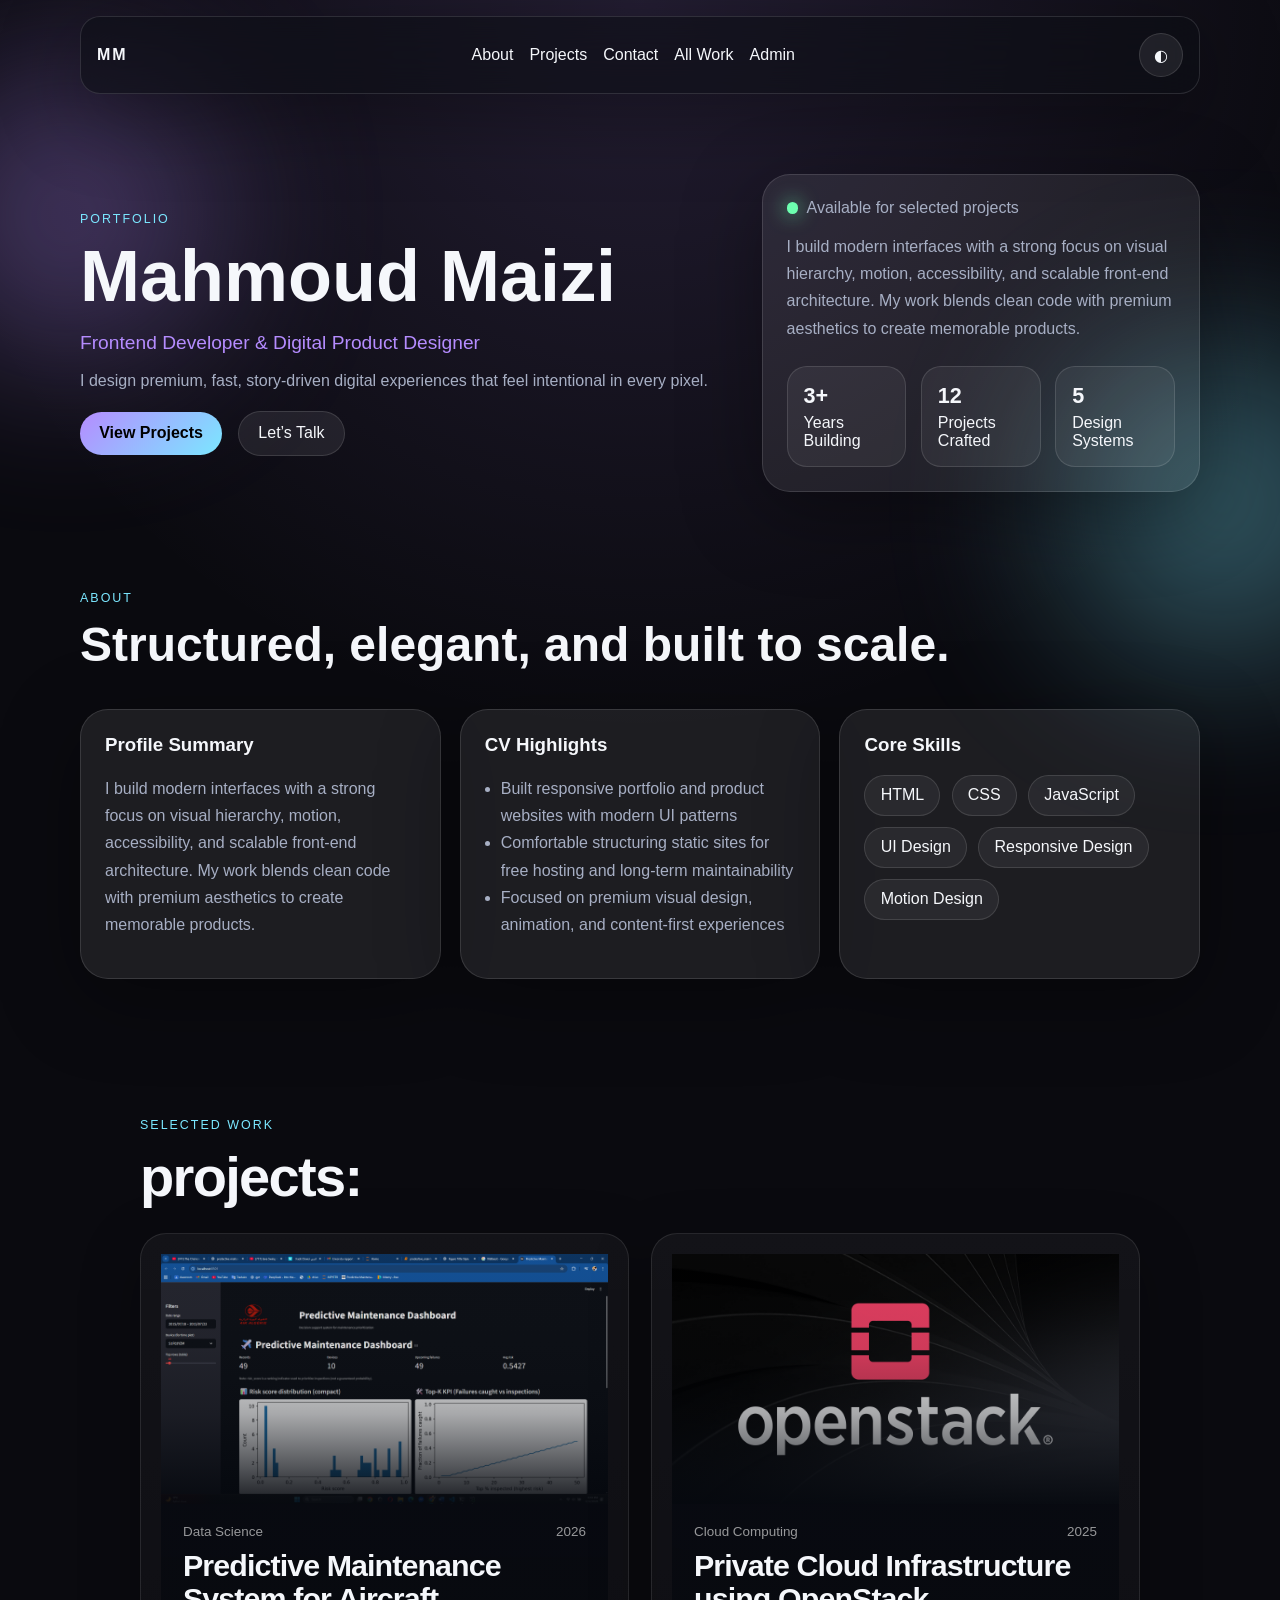
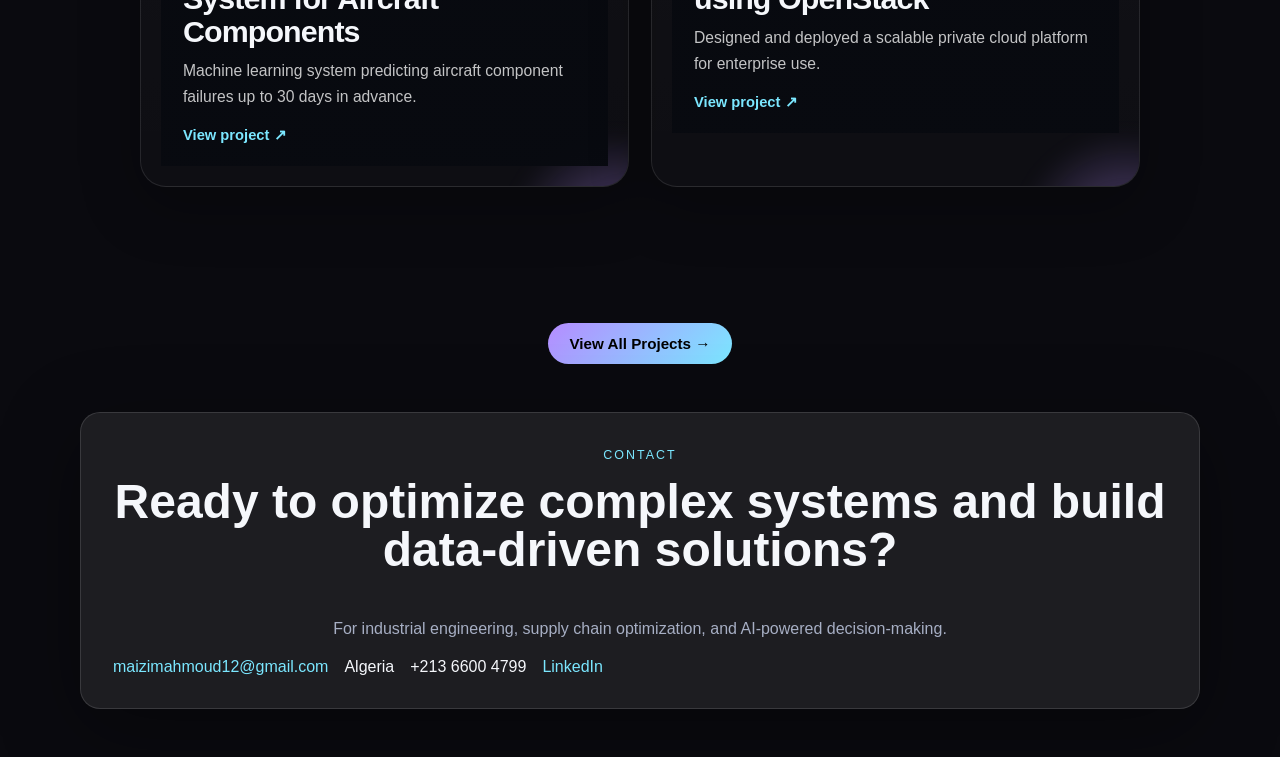
==== index.html @ c0e2a772 "Add files via upload" ====
<!DOCTYPE html>
<html lang="en">
<head>
  <meta charset="UTF-8" />
  <meta name="viewport" content="width=device-width, initial-scale=1.0" />
  <title>Mahmoud Portfolio</title>
  <link rel="stylesheet" href="index.css" />
</head>
<body>
  <div class="bg-orb orb-1"></div>
  <div class="bg-orb orb-2"></div>

  <header class="site-header" id="top">
    <nav class="navbar shell">
      <a href="index.html" class="brand">MM</a>
      <div class="nav-links">
        <a href="#about">About</a>
        <a href="projects.html">Projects</a>
        <a href="#contact">Contact</a>
        <a href="projects.html">All Work</a>
        <a href="admin.html" class="pill-link">Admin</a>
      </div>
      <button id="themeToggle" class="theme-toggle" aria-label="Toggle theme">◐</button>
    </nav>
  </header>

  <main>
    <section class="hero shell section-grid">
      <div class="hero-copy reveal">
        <span class="eyebrow"> Portfolio</span>
        <h1 id="heroName">Loading...</h1>
        <p class="hero-role" id="heroRole"></p>
        <p class="hero-text" id="heroTagline"></p>
        <div class="hero-actions">
          <a href="projects.html" class="btn btn-primary">View Projects</a>
          <a href="#contact" class="btn btn-secondary">Let’s Talk</a>
        </div>
      </div>
      <div class="hero-panel reveal glass-card">
        <div class="panel-top">
          <span class="status-dot"></span>
          <span>Available for selected projects</span>
        </div>
        <p id="heroBio"></p>
        <div class="stats" id="heroStats"></div>
      </div>
    </section>

    <section class="about shell" id="about">
      <div class="section-heading reveal">
        <span class="eyebrow">About</span>
        <h2>Structured, elegant, and built to scale.</h2>
      </div>
      <div class="about-grid">
        <article class="glass-card reveal">
          <h3>Profile Summary</h3>
          <p id="aboutBio"></p>
        </article>
        <article class="glass-card reveal">
          <h3>CV Highlights</h3>
          <ul id="highlightsList" class="feature-list"></ul>
        </article>
        <article class="glass-card reveal">
          <h3>Core Skills</h3>
          <div id="skillsList" class="tag-wrap"></div>
        </article>
      </div>
    </section>

    <section class="featured-section">
  <div class="container">
    <span class="eyebrow">Selected Work</span>
    <h2>projects:</h2>

    <div class="projects-grid" id="featured-projects"></div>
  </div>
</section>
<div class="projects-cta">
  <a href="projects.html" class="btn btn-primary">
    View All Projects →
  </a>
</div>
    <section class="contact shell" id="contact">
      <div class="glass-card contact-card reveal">
        <span class="eyebrow">Contact</span>
        <h2>Ready to optimize complex systems and build data-driven solutions?
</h2>
        <p>For industrial engineering, supply chain optimization, and AI-powered decision-making.</p>
        <div class="contact-items">
          <a id="contactEmail" href="#" class="contact-link"></a>
          <span id="contactLocation"></span>
          <a href="tel:0660004799">+213 6600 4799</a>
          <a id="contactEmail" href="#www.linkedin.com/in/mahmoud-maizi-0abb05206/" class="contact-link">LinkedIn</a>

      </div>
    </section>
  </main>

  <script src="index.js"></script>
</body>
</html>
---- index.css ----
:root {
  --bg: #0a0a0f;
  --bg-soft: rgba(255,255,255,0.06);
  --panel: rgba(255,255,255,0.08);
  --panel-border: rgba(255,255,255,0.12);
  --text: #f5f7fb;
  --muted: #a7afc4;
  --accent: #b58cff;
  --accent-2: #7be7ff;
  --shadow: 0 20px 80px rgba(0,0,0,.35);
}
body.light {
  --bg: #f4f5f8;
  --bg-soft: rgba(255,255,255,0.9);
  --panel: rgba(255,255,255,0.88);
  --panel-border: rgba(15,20,35,0.08);
  --text: #0d1422;
  --muted: #586075;
  --shadow: 0 16px 50px rgba(19,25,40,.08);
}
* { box-sizing: border-box; }
html { scroll-behavior: smooth; }
body {
  margin: 0;
  font-family: Inter, Segoe UI, Arial, sans-serif;
  background: radial-gradient(circle at top, rgba(181,140,255,.15), transparent 30%), var(--bg);
  color: var(--text);
  min-height: 100vh;
}
a { color: inherit; text-decoration: none; }
button, input { font: inherit; }
.shell { width: min(1120px, calc(100% - 2rem)); margin: 0 auto; }
.site-header { position: sticky; top: 0; z-index: 20; padding-top: 1rem; }
.navbar {
  display: flex; align-items: center; justify-content: space-between; gap: 1rem;
  padding: .95rem 1.1rem; backdrop-filter: blur(18px);
  background: rgba(12,14,20,.55); border: 1px solid var(--panel-border);
  border-radius: 20px; box-shadow: var(--shadow);
}
body.light .navbar { background: rgba(255,255,255,.72); }
.brand { font-weight: 800; letter-spacing: .12em; }
.nav-links { display: flex; gap: 1rem; align-items: center; flex-wrap: wrap; }
.pill-link, .theme-toggle, .btn, .tag { border-radius: 999px; }
.theme-toggle, .btn {
  border: 1px solid var(--panel-border); background: var(--panel); color: var(--text);
  cursor: pointer;
}
.theme-toggle { width: 44px; height: 44px; }
.hero { padding: 6rem 0 4rem; display: grid; grid-template-columns: 1.2fr .8fr; gap: 1.5rem; align-items: center; }
.eyebrow { display: inline-block; text-transform: uppercase; letter-spacing: .16em; font-size: .78rem; color: var(--accent-2); margin-bottom: 1rem; }
h1, h2, h3, p { margin-top: 0; }
h1 { font-size: clamp(2.8rem, 6vw, 5.2rem); line-height: .95; margin-bottom: 1rem; }
h2 { font-size: clamp(2rem, 4vw, 3rem); line-height: 1.02; }
.hero-role { font-size: 1.2rem; color: var(--accent); margin-bottom: .8rem; }
.hero-text, p, li { color: var(--muted); line-height: 1.7; }
.hero-actions, .contact-items, .heading-row { display: flex; gap: 1rem; align-items: center; flex-wrap: wrap; }
.btn { padding: .95rem 1.2rem; transition: .25s ease; }
.btn:hover, .theme-toggle:hover, .project-card:hover { transform: translateY(-2px); }
.btn-primary { background: linear-gradient(135deg, var(--accent), #8cd7ff); color: #0b0f19; border: none; font-weight: 700; }
.btn-secondary { background: var(--panel); }
.glass-card {
  background: var(--panel); border: 1px solid var(--panel-border); border-radius: 28px;
  box-shadow: var(--shadow); padding: 1.5rem;
}
.panel-top { display: flex; align-items: center; gap: .55rem; color: var(--muted); margin-bottom: 1rem; }
.status-dot { width: .7rem; height: .7rem; background: #6dffb0; border-radius: 50%; box-shadow: 0 0 20px #6dffb0; }
.stats { display: grid; grid-template-columns: repeat(3, 1fr); gap: .9rem; margin-top: 1.5rem; }
.stat { background: var(--bg-soft); border: 1px solid var(--panel-border); border-radius: 20px; padding: 1rem; }
.stat strong { display: block; font-size: 1.35rem; margin-bottom: .3rem; }
.about, .featured, .contact { padding: 2rem 0 4rem; }
.about-grid, .project-grid { display: grid; grid-template-columns: repeat(3, 1fr); gap: 1.2rem; }
.feature-list { padding-left: 1rem; margin-bottom: 0; }
.tag-wrap { display: flex; flex-wrap: wrap; gap: .7rem; }
.tag { padding: .65rem .95rem; background: var(--bg-soft); border: 1px solid var(--panel-border); }
.project-card {
  position: relative; overflow: hidden; padding: 1.25rem; border-radius: 28px; min-height: 320px;
  background: linear-gradient(180deg, rgba(255,255,255,.08), rgba(255,255,255,.03));
  border: 1px solid var(--panel-border); box-shadow: var(--shadow); transition: .3s ease;
}
.project-card::before {
  content: ""; position: absolute; inset: auto -20% -30% auto; width: 220px; height: 220px;
  background: radial-gradient(circle, rgba(181,140,255,.45), transparent 70%); filter: blur(10px);
}
.project-meta { display: flex; justify-content: space-between; gap: 1rem; color: var(--muted); font-size: .95rem; }
.project-card h3 { font-size: 1.5rem; margin: 1rem 0 .7rem; }
.project-card .text-link { color: var(--accent-2); font-weight: 600; }
.section-heading { margin-bottom: 1.5rem; }
.contact-card { text-align: center; padding: 2rem; }
.contact-link { color: var(--accent-2); }
.bg-orb { position: fixed; border-radius: 50%; filter: blur(90px); pointer-events: none; opacity: .35; z-index: -1; }
.orb-1 { width: 18rem; height: 18rem; background: var(--accent); top: 8%; left: -6%; }
.orb-2 { width: 20rem; height: 20rem; background: var(--accent-2); right: -8%; top: 38%; }
.reveal { opacity: 0; transform: translateY(22px); transition: .65s ease; }
.reveal.visible { opacity: 1; transform: translateY(0); }
@media (max-width: 920px) {
  .hero, .about-grid, .project-grid { grid-template-columns: 1fr; }
}
@media (max-width: 680px) {
  .nav-links { display: none; }
  .stats { grid-template-columns: 1fr; }
  .navbar { padding: .85rem .95rem; }
}
.featured-section {
  padding: 80px 0;
}

.projects-grid {
  margin-top: 32px;
  display: grid;
  gap: 24px;
}

.projects-grid {
  margin-top: 32px;
  display: grid;
  gap: 20px;
}

/* CARD */
.project-card {
  border-radius: 20px;
  overflow: hidden;
  border: 1px solid rgba(255,255,255,0.08);
  background: linear-gradient(180deg, rgba(255,255,255,0.05), rgba(255,255,255,0.02));
  transition: all 0.3s ease;
}

.project-card:hover {
  transform: translateY(-4px);
  border-color: rgba(125, 211, 252, 0.3);
}

/* IMAGE */
.card-image {
  height: 180px; /* 🔥 smaller */
  overflow: hidden;
}

.card-image img {
  width: 100%;
  height: 100%;
  object-fit: cover;
  display: block;
}

/* CONTENT */
.card-content {
  padding: 18px;
}

/* META */
.card-meta {
  display: flex;
  justify-content: space-between;
  font-size: 0.8rem;
  color: rgba(255,255,255,0.6);
  margin-bottom: 8px;
}

/* TITLE */
.card-content h3 {
  margin: 0 0 8px;
  font-size: 1.2rem; /* 🔥 smaller */
  font-weight: 600;
}

/* DESCRIPTION */
.card-content p {
  margin: 0 0 10px;
  font-size: 0.9rem;
  color: rgba(255,255,255,0.75);
  line-height: 1.5;
}
.projects-grid {
  grid-template-columns: repeat(auto-fit, minmax(300px, 1fr));
}
/* LINK */
.card-link-text {
  color: #7dd3fc;
  font-size: 0.85rem;
}
:root {
  --bg: #0a0a0f;
  --bg-soft: rgba(255,255,255,0.06);
  --panel: rgba(255,255,255,0.08);
  --panel-border: rgba(255,255,255,0.12);
  --text: #f5f7fb;
  --muted: #a7afc4;
  --accent: #b58cff;
  --accent-2: #7be7ff;
  --shadow: 0 20px 80px rgba(0,0,0,.35);
}

/* RESET */
* { box-sizing: border-box; }

body {
  margin: 0;
  font-family: Inter, Arial, sans-serif;
  background:
    radial-gradient(circle at top, rgba(181,140,255,.15), transparent 30%),
    var(--bg);
  color: var(--text);
}

/* LAYOUT */
.shell {
  width: min(1120px, calc(100% - 2rem));
  margin: 0 auto;
}

/* NAVBAR */
.site-header {
  position: sticky;
  top: 0;
  z-index: 20;
  padding-top: 1rem;
}

.navbar {
  display: flex;
  justify-content: space-between;
  align-items: center;
  padding: 1rem;
  background: rgba(12,14,20,.6);
  backdrop-filter: blur(18px);
  border-radius: 20px;
  border: 1px solid var(--panel-border);
}

.nav-links {
  display: flex;
  gap: 1rem;
}

/* HERO */
.hero {
  padding: 5rem 0 3rem;
}

h1 {
  font-size: clamp(2.8rem, 6vw, 4.5rem);
  margin-bottom: 1rem;
}

.hero-role {
  color: var(--accent);
  margin-bottom: .5rem;
}

.hero-text {
  color: var(--muted);
  max-width: 700px;
}

/* BUTTONS */
.btn {
  padding: .8rem 1.2rem;
  border-radius: 999px;
  border: 1px solid var(--panel-border);
  background: var(--panel);
  cursor: pointer;
}

.btn-primary {
  background: linear-gradient(135deg, var(--accent), var(--accent-2));
  border: none;
  color: black;
}

/* SECTIONS */
.about,
.featured,
.contact {
  padding: 3rem 0;
}

/* PROJECT GRID */
.projects-grid {
  margin-top: 30px;
  display: grid;
  gap: 20px;
  grid-template-columns: repeat(auto-fit, minmax(300px, 1fr));
}

/* PROJECT CARD */
.project-card {
  border-radius: 20px;
  overflow: hidden;
  background: linear-gradient(180deg, rgba(255,255,255,.05), rgba(255,255,255,.02));
  border: 1px solid var(--panel-border);
  transition: 0.3s ease;
}

.project-card:hover {
  transform: translateY(-5px);
  border-color: var(--accent-2);
}

/* IMAGE */
.card-image {
  height: 180px;
  overflow: hidden;
  position: relative;
}

.card-image img {
  width: 100%;
  height: 100%;
  object-fit: cover;
}

/* CONTENT */
.card-content {
  padding: 18px;
}

/* META */
.card-meta {
  display: flex;
  justify-content: space-between;
  font-size: .8rem;
  color: var(--muted);
  margin-bottom: 8px;
}

/* TITLE */
.card-content h3 {
  margin: 0 0 8px;
  font-size: 1.2rem;
}

/* DESCRIPTION */
.card-content p {
  font-size: .9rem;
  color: var(--muted);
}

/* LINK */
.card-link-text {
  color: var(--accent-2);
  font-size: .85rem;
}

/* CONTACT */
.contact-card {
  padding: 2rem;
  text-align: center;
  border-radius: 20px;
  background: var(--panel);
  border: 1px solid var(--panel-border);
}

/* RESPONSIVE */
@media (max-width: 900px) {
  .hero {
    padding: 3rem 0;
  }
}/* ===== Featured projects upgrade ===== */

.featured-section {
  padding: 88px 0 96px;
}
.featured-section .shell,
.featured-section .container {
  max-width: 1000px;   /* 🔥 controls width */
  margin: 0 auto;
}
.featured-section .section-heading,
.featured-section .section-head {
  max-width: 760px;
  margin-bottom: 28px;
}
.projects-cta {
  margin-top: 40px;
  display: flex;
  justify-content: center;
}

.projects-cta .btn {
  padding: 12px 22px;
  font-size: 0.95rem;
}
.featured-section h2 {
  margin: 0;
  font-size: clamp(2.2rem, 4.8vw, 3.5rem);
  line-height: 1.02;
  letter-spacing: -0.03em;
}

.projects-grid {
  margin-top: 28px;
  display: grid;
  grid-template-columns: repeat(2, minmax(0, 1fr));
  gap: 22px;
}

.project-card {
  position: relative;
  overflow: hidden;
  min-height: 0;
  border-radius: 26px;
  border: 1px solid rgba(255,255,255,0.1);
  background: linear-gradient(180deg, rgba(255,255,255,0.04), rgba(255,255,255,0.02));
  box-shadow: 0 18px 60px rgba(0,0,0,.28);
  transition: transform .3s ease, border-color .3s ease, box-shadow .3s ease;
}

.project-card:hover {
  transform: translateY(-6px);
  border-color: rgba(123,231,255,.28);
  box-shadow: 0 24px 70px rgba(0,0,0,.34);
}

.card-link {
  display: block;
}

.card-image {
  position: relative;
  height: 250px;
  overflow: hidden;
  background: #10131c;
}

.card-image img {
  width: 100%;
  height: 100%;
  object-fit: cover;
  display: block;
  transition: transform .55s ease;
}

.project-card:hover .card-image img {
  transform: scale(1.04);
}

.card-image::before {
  content: "";
  position: absolute;
  inset: 0;
  background:
    linear-gradient(to top, rgba(5,8,14,0.92) 0%, rgba(5,8,14,0.35) 36%, rgba(5,8,14,0.12) 62%, rgba(5,8,14,0.04) 100%);
  z-index: 1;
}

.card-content {
  position: relative;
  padding: 20px 22px 22px;
  background: linear-gradient(to bottom, rgba(8,10,16,0.92), rgba(8,10,16,0.98));
}

.card-meta {
  display: flex;
  justify-content: space-between;
  align-items: center;
  gap: 14px;
  margin-bottom: 10px;
  font-size: 0.84rem;
  color: rgba(255,255,255,0.58);
}

.card-content h3 {
  margin: 0 0 10px;
  font-size: 1.9rem;
  line-height: 1.08;
  letter-spacing: -0.03em;
  color: #f5f7fb;
}

.card-content p {
  margin: 0 0 16px;
  font-size: 0.98rem;
  line-height: 1.65;
  color: rgba(255,255,255,0.76);
  max-width: 58ch;
}

.card-link-text {
  display: inline-flex;
  align-items: center;
  gap: 8px;
  color: #7be7ff;
  font-size: 0.92rem;
  font-weight: 600;
  transition: transform .25s ease, opacity .25s ease;
}

.project-card:hover .card-link-text {
  transform: translateX(3px);
}

@media (max-width: 980px) {
  .projects-grid {
    grid-template-columns: 1fr;
  }

  .card-image {
    height: 220px;
  }

  .card-content h3 {
    font-size: 1.55rem;
  }
}

@media (max-width: 640px) {
  .featured-section {
    padding: 68px 0 72px;
  }

  .card-image {
    height: 190px;
  }

  .card-content {
    padding: 18px;
  }

  .card-content h3 {
    font-size: 1.3rem;
  }

  .card-content p {
    font-size: 0.93rem;
  }
}
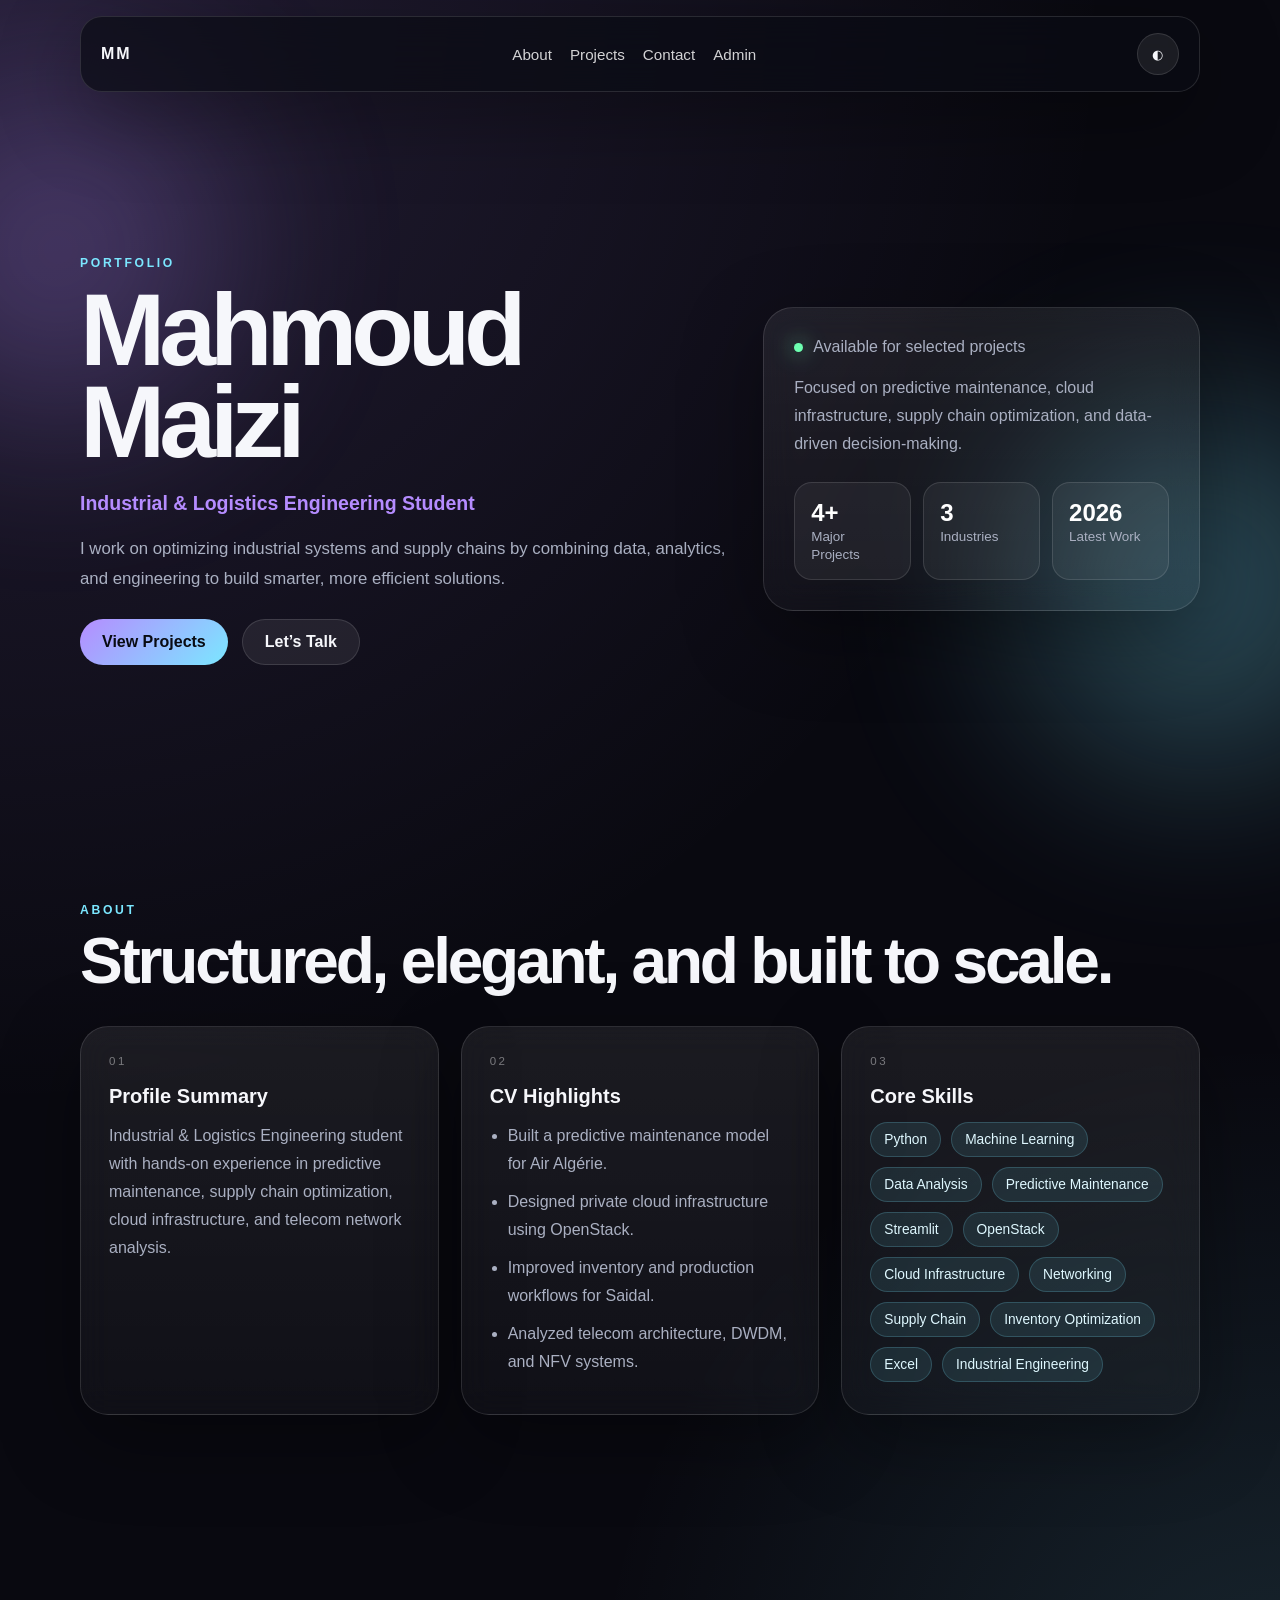
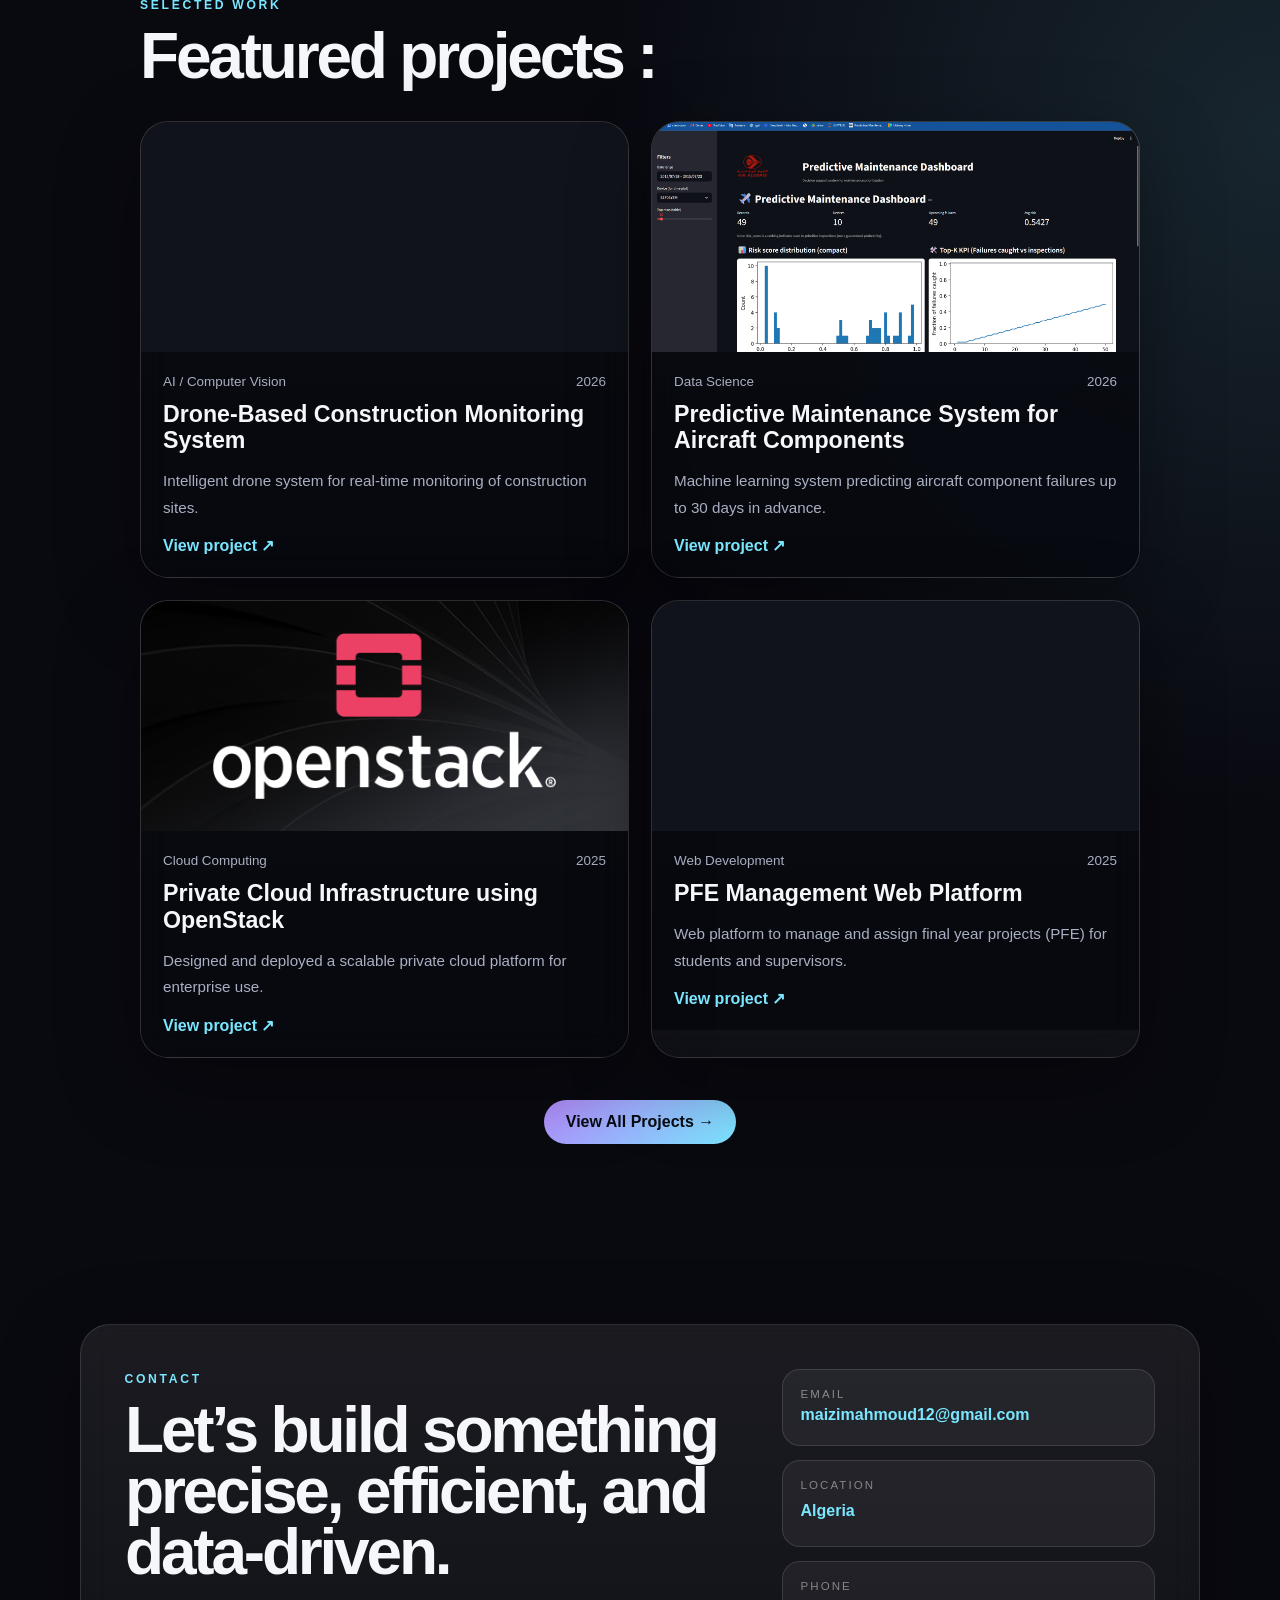
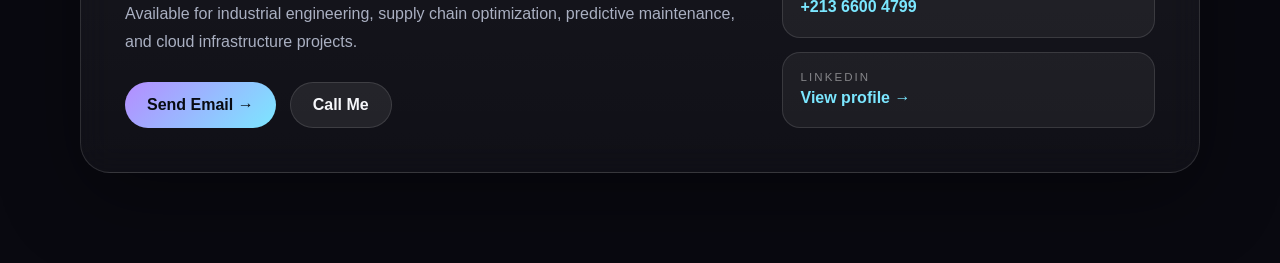
==== commit efff19ff: "Update index.html" ====
--- a/index.html
+++ b/index.html
@@ -3,95 +3,155 @@
 <head>
   <meta charset="UTF-8" />
   <meta name="viewport" content="width=device-width, initial-scale=1.0" />
-  <title>Mahmoud Portfolio</title>
+  <title>Mahmoud Maizi | Portfolio</title>
   <link rel="stylesheet" href="index.css" />
 </head>
+
 <body>
   <div class="bg-orb orb-1"></div>
   <div class="bg-orb orb-2"></div>
 
-  <header class="site-header" id="top">
+  <header class="site-header">
     <nav class="navbar shell">
       <a href="index.html" class="brand">MM</a>
+
       <div class="nav-links">
         <a href="#about">About</a>
         <a href="projects.html">Projects</a>
         <a href="#contact">Contact</a>
-        <a href="projects.html">All Work</a>
-        <a href="admin.html" class="pill-link">Admin</a>
+        <a href="admin.html">Admin</a>
       </div>
-      <button id="themeToggle" class="theme-toggle" aria-label="Toggle theme">◐</button>
+
+      <button id="themeToggle" class="theme-toggle">◐</button>
     </nav>
   </header>
 
   <main>
-    <section class="hero shell section-grid">
-      <div class="hero-copy reveal">
-        <span class="eyebrow"> Portfolio</span>
-        <h1 id="heroName">Loading...</h1>
-        <p class="hero-role" id="heroRole"></p>
-        <p class="hero-text" id="heroTagline"></p>
+    <section class="hero shell">
+      <div class="hero-copy">
+        <span class="eyebrow">Portfolio</span>
+        <h1>Mahmoud Maizi</h1>
+        <p class="hero-role">Industrial & Logistics Engineering Student</p>
+        <p class="hero-text">
+          I work on optimizing industrial systems and supply chains by combining data, analytics, and engineering to build smarter, more efficient solutions.
+        </p>
+
         <div class="hero-actions">
           <a href="projects.html" class="btn btn-primary">View Projects</a>
           <a href="#contact" class="btn btn-secondary">Let’s Talk</a>
         </div>
       </div>
-      <div class="hero-panel reveal glass-card">
+
+      <div class="hero-panel glass-card">
         <div class="panel-top">
           <span class="status-dot"></span>
           <span>Available for selected projects</span>
         </div>
-        <p id="heroBio"></p>
-        <div class="stats" id="heroStats"></div>
+
+        <p>
+          Focused on predictive maintenance, cloud infrastructure, supply chain
+          optimization, and data-driven decision-making.
+        </p>
+
+        <div class="stats">
+          <div class="stat">
+            <strong>4+</strong>
+            <span>Major Projects</span>
+          </div>
+          <div class="stat">
+            <strong>3</strong>
+            <span>Industries</span>
+          </div>
+          <div class="stat">
+            <strong>2026</strong>
+            <span>Latest Work</span>
+          </div>
+        </div>
       </div>
     </section>
 
     <section class="about shell" id="about">
-      <div class="section-heading reveal">
-        <span class="eyebrow">About</span>
-        <h2>Structured, elegant, and built to scale.</h2>
-      </div>
+      <span class="eyebrow">About</span>
+      <h2>Structured, elegant, and built to scale.</h2>
+
       <div class="about-grid">
-        <article class="glass-card reveal">
+        <article class="about-card">
+          <span class="card-label">01</span>
           <h3>Profile Summary</h3>
-          <p id="aboutBio"></p>
+          <p>
+            Industrial & Logistics Engineering student with hands-on experience in
+            predictive maintenance, supply chain optimization, cloud infrastructure,
+            and telecom network analysis.
+          </p>
         </article>
-        <article class="glass-card reveal">
+
+        <article class="about-card">
+          <span class="card-label">02</span>
           <h3>CV Highlights</h3>
-          <ul id="highlightsList" class="feature-list"></ul>
+          <ul class="card-list">
+            <li>Built a predictive maintenance model for Air Algérie.</li>
+            <li>Designed private cloud infrastructure using OpenStack.</li>
+            <li>Improved inventory and production workflows for Saidal.</li>
+            <li>Analyzed telecom architecture, DWDM, and NFV systems.</li>
+          </ul>
         </article>
-        <article class="glass-card reveal">
+
+        <article class="about-card">
+          <span class="card-label">03</span>
           <h3>Core Skills</h3>
-          <div id="skillsList" class="tag-wrap"></div>
+          <div class="skills">
+         <span>Python</span>
+    <span>Machine Learning</span>
+    <span>Data Analysis</span>
+    <span>Predictive Maintenance</span>
+    <span>Streamlit</span>
+    <span>OpenStack</span>
+    <span>Cloud Infrastructure</span>
+    <span>Networking</span>
+    <span>Supply Chain</span>
+    <span>Inventory Optimization</span>
+    <span>Excel</span>
+    <span>Industrial Engineering</span>
+          </div>
         </article>
       </div>
     </section>
 
     <section class="featured-section">
-  <div class="container">
-    <span class="eyebrow">Selected Work</span>
-    <h2>projects:</h2>
+      <div class="shell">
+        <span class="eyebrow">Selected Work</span>
+        <h2>Featured projects :</h2>
 
-    <div class="projects-grid" id="featured-projects"></div>
-  </div>
-</section>
-<div class="projects-cta">
-  <a href="projects.html" class="btn btn-primary">
-    View All Projects →
-  </a>
-</div>
-    <section class="contact shell" id="contact">
-      <div class="glass-card contact-card reveal">
-        <span class="eyebrow">Contact</span>
-        <h2>Ready to optimize complex systems and build data-driven solutions?
-</h2>
-        <p>For industrial engineering, supply chain optimization, and AI-powered decision-making.</p>
-        <div class="contact-items">
-          <a id="contactEmail" href="#" class="contact-link"></a>
-          <span id="contactLocation"></span>
-          <a href="tel:0660004799">+213 6600 4799</a>
-          <a id="contactEmail" href="#www.linkedin.com/in/mahmoud-maizi-0abb05206/" class="contact-link">LinkedIn</a>
+        <div class="projects-grid" id="featured-projects"></div>
 
+        <div class="projects-cta">
+          <a href="projects.html" class="btn btn-primary">View All Projects →</a>
+        </div>
+      </div>
+    </section>
+
+    <section class="contact-section shell" id="contact">
+      <div class="contact-card">
+        <div>
+          <span class="eyebrow">Contact</span>
+          <h2>Let’s build something precise, efficient, and data-driven.</h2>
+          <p>
+            Available for industrial engineering, supply chain optimization,
+            predictive maintenance, and cloud infrastructure projects.
+          </p>
+
+          <div class="hero-actions">
+            <a href="mailto:maizimahmoud12@gmail.com" class="btn btn-primary">Send Email →</a>
+            <a href="tel:+21366004799" class="btn btn-secondary">Call Me</a>
+          </div>
+        </div>
+
+        <div class="contact-details">
+          <div><span>Email</span><a href="mailto:maizimahmoud12@gmail.com">maizimahmoud12@gmail.com</a></div>
+          <div><span>Location</span><p>Algeria</p></div>
+          <div><span>Phone</span><a href="tel:+21366004799">+213 6600 4799</a></div>
+          <div><span>LinkedIn</span><a href="https://www.linkedin.com/in/mahmoud-maizi-0abb05206/" target="_blank">View profile →</a></div>
+        </div>
       </div>
     </section>
   </main>
--- a/index.css
+++ b/index.css
@@ -1,527 +1,495 @@
 :root {
-  --bg: #0a0a0f;
-  --bg-soft: rgba(255,255,255,0.06);
-  --panel: rgba(255,255,255,0.08);
-  --panel-border: rgba(255,255,255,0.12);
-  --text: #f5f7fb;
-  --muted: #a7afc4;
+  --bg: #090910;
+  --panel: rgba(255,255,255,0.075);
+  --panel-strong: rgba(255,255,255,0.11);
+  --border: rgba(255,255,255,0.12);
+  --text: #f6f7fb;
+  --muted: #aab0c2;
   --accent: #b58cff;
   --accent-2: #7be7ff;
-  --shadow: 0 20px 80px rgba(0,0,0,.35);
-}
-body.light {
-  --bg: #f4f5f8;
-  --bg-soft: rgba(255,255,255,0.9);
-  --panel: rgba(255,255,255,0.88);
-  --panel-border: rgba(15,20,35,0.08);
-  --text: #0d1422;
-  --muted: #586075;
-  --shadow: 0 16px 50px rgba(19,25,40,.08);
-}
-* { box-sizing: border-box; }
-html { scroll-behavior: smooth; }
+  --shadow: 0 24px 80px rgba(0,0,0,.35);
+}
+
+* {
+  box-sizing: border-box;
+}
+
+html {
+  scroll-behavior: smooth;
+}
+
 body {
   margin: 0;
   font-family: Inter, Segoe UI, Arial, sans-serif;
-  background: radial-gradient(circle at top, rgba(181,140,255,.15), transparent 30%), var(--bg);
+  background:
+    radial-gradient(circle at top left, rgba(181,140,255,.16), transparent 30%),
+    radial-gradient(circle at right, rgba(123,231,255,.13), transparent 32%),
+    var(--bg);
   color: var(--text);
-  min-height: 100vh;
-}
-a { color: inherit; text-decoration: none; }
-button, input { font: inherit; }
-.shell { width: min(1120px, calc(100% - 2rem)); margin: 0 auto; }
-.site-header { position: sticky; top: 0; z-index: 20; padding-top: 1rem; }
+}
+
+a {
+  color: inherit;
+  text-decoration: none;
+}
+
+.shell {
+  width: min(1120px, calc(100% - 32px));
+  margin: 0 auto;
+}
+
+.bg-orb {
+  position: fixed;
+  border-radius: 50%;
+  filter: blur(100px);
+  opacity: .3;
+  z-index: -1;
+}
+
+.orb-1 {
+  width: 320px;
+  height: 320px;
+  background: var(--accent);
+  top: 10%;
+  left: -8%;
+}
+
+.orb-2 {
+  width: 360px;
+  height: 360px;
+  background: var(--accent-2);
+  right: -8%;
+  top: 45%;
+}
+
+.site-header {
+  position: sticky;
+  top: 0;
+  z-index: 50;
+  padding: 16px 0;
+}
+
 .navbar {
-  display: flex; align-items: center; justify-content: space-between; gap: 1rem;
-  padding: .95rem 1.1rem; backdrop-filter: blur(18px);
-  background: rgba(12,14,20,.55); border: 1px solid var(--panel-border);
-  border-radius: 20px; box-shadow: var(--shadow);
-}
-body.light .navbar { background: rgba(255,255,255,.72); }
-.brand { font-weight: 800; letter-spacing: .12em; }
-.nav-links { display: flex; gap: 1rem; align-items: center; flex-wrap: wrap; }
-.pill-link, .theme-toggle, .btn, .tag { border-radius: 999px; }
-.theme-toggle, .btn {
-  border: 1px solid var(--panel-border); background: var(--panel); color: var(--text);
+  display: flex;
+  justify-content: space-between;
+  align-items: center;
+  gap: 18px;
+  padding: 16px 20px;
+  border-radius: 22px;
+  background: rgba(10,12,20,.72);
+  border: 1px solid var(--border);
+  backdrop-filter: blur(18px);
+  box-shadow: var(--shadow);
+}
+
+.brand {
+  font-weight: 900;
+  letter-spacing: .12em;
+}
+
+.nav-links {
+  display: flex;
+  align-items: center;
+  gap: 18px;
+  flex-wrap: wrap;
+}
+
+.nav-links a {
+  color: rgba(255,255,255,.82);
+  font-size: .95rem;
+}
+
+.nav-links a:hover {
+  color: var(--accent-2);
+}
+
+.theme-toggle {
+  width: 42px;
+  height: 42px;
+  border-radius: 50%;
+  border: 1px solid var(--border);
+  background: var(--panel);
+  color: var(--text);
   cursor: pointer;
 }
-.theme-toggle { width: 44px; height: 44px; }
-.hero { padding: 6rem 0 4rem; display: grid; grid-template-columns: 1.2fr .8fr; gap: 1.5rem; align-items: center; }
-.eyebrow { display: inline-block; text-transform: uppercase; letter-spacing: .16em; font-size: .78rem; color: var(--accent-2); margin-bottom: 1rem; }
-h1, h2, h3, p { margin-top: 0; }
-h1 { font-size: clamp(2.8rem, 6vw, 5.2rem); line-height: .95; margin-bottom: 1rem; }
-h2 { font-size: clamp(2rem, 4vw, 3rem); line-height: 1.02; }
-.hero-role { font-size: 1.2rem; color: var(--accent); margin-bottom: .8rem; }
-.hero-text, p, li { color: var(--muted); line-height: 1.7; }
-.hero-actions, .contact-items, .heading-row { display: flex; gap: 1rem; align-items: center; flex-wrap: wrap; }
-.btn { padding: .95rem 1.2rem; transition: .25s ease; }
-.btn:hover, .theme-toggle:hover, .project-card:hover { transform: translateY(-2px); }
-.btn-primary { background: linear-gradient(135deg, var(--accent), #8cd7ff); color: #0b0f19; border: none; font-weight: 700; }
-.btn-secondary { background: var(--panel); }
+
+.eyebrow {
+  display: inline-block;
+  margin-bottom: 14px;
+  color: var(--accent-2);
+  text-transform: uppercase;
+  letter-spacing: .22em;
+  font-size: .76rem;
+  font-weight: 700;
+}
+
+.hero {
+  min-height: 78vh;
+  display: grid;
+  grid-template-columns: 1.2fr .8fr;
+  gap: 28px;
+  align-items: center;
+  padding: 80px 0;
+}
+
+h1, h2, h3, p {
+  margin-top: 0;
+}
+
+h1 {
+  margin-bottom: 18px;
+  font-size: clamp(3.2rem, 8vw, 6.4rem);
+  line-height: .9;
+  letter-spacing: -.06em;
+}
+
+h2 {
+  margin-bottom: 34px;
+  font-size: clamp(2.4rem, 5vw, 4.4rem);
+  line-height: .95;
+  letter-spacing: -.05em;
+}
+
+h3 {
+  margin-bottom: 14px;
+  font-size: 1.25rem;
+}
+
+.hero-role {
+  margin-bottom: 14px;
+  color: var(--accent);
+  font-size: 1.22rem;
+  font-weight: 600;
+}
+
+.hero-text,
+p,
+li {
+  color: var(--muted);
+  line-height: 1.75;
+}
+
+.hero-text {
+  max-width: 760px;
+  font-size: 1.05rem;
+}
+
+.hero-actions {
+  display: flex;
+  gap: 14px;
+  flex-wrap: wrap;
+  margin-top: 26px;
+}
+
+.btn {
+  display: inline-flex;
+  align-items: center;
+  justify-content: center;
+  width: auto;
+  height: auto;
+  padding: 13px 22px;
+  border-radius: 999px;
+  border: 1px solid var(--border);
+  font-weight: 700;
+  cursor: pointer;
+  white-space: nowrap;
+}
+
+.btn-primary {
+  background: linear-gradient(135deg, var(--accent), var(--accent-2));
+  color: #080b12;
+  border: none;
+}
+
+.btn-secondary {
+  background: var(--panel);
+  color: var(--text);
+}
+
+.glass-card,
+.about-card,
+.project-card,
+.contact-card {
+  background: linear-gradient(180deg, rgba(255,255,255,.075), rgba(255,255,255,.03));
+  border: 1px solid var(--border);
+  box-shadow: var(--shadow);
+  backdrop-filter: blur(16px);
+}
+
 .glass-card {
-  background: var(--panel); border: 1px solid var(--panel-border); border-radius: 28px;
-  box-shadow: var(--shadow); padding: 1.5rem;
-}
-.panel-top { display: flex; align-items: center; gap: .55rem; color: var(--muted); margin-bottom: 1rem; }
-.status-dot { width: .7rem; height: .7rem; background: #6dffb0; border-radius: 50%; box-shadow: 0 0 20px #6dffb0; }
-.stats { display: grid; grid-template-columns: repeat(3, 1fr); gap: .9rem; margin-top: 1.5rem; }
-.stat { background: var(--bg-soft); border: 1px solid var(--panel-border); border-radius: 20px; padding: 1rem; }
-.stat strong { display: block; font-size: 1.35rem; margin-bottom: .3rem; }
-.about, .featured, .contact { padding: 2rem 0 4rem; }
-.about-grid, .project-grid { display: grid; grid-template-columns: repeat(3, 1fr); gap: 1.2rem; }
-.feature-list { padding-left: 1rem; margin-bottom: 0; }
-.tag-wrap { display: flex; flex-wrap: wrap; gap: .7rem; }
-.tag { padding: .65rem .95rem; background: var(--bg-soft); border: 1px solid var(--panel-border); }
+  padding: 30px;
+  border-radius: 30px;
+}
+
+.panel-top {
+  display: flex;
+  align-items: center;
+  gap: 10px;
+  margin-bottom: 18px;
+  color: var(--muted);
+}
+
+.status-dot {
+  width: 9px;
+  height: 9px;
+  border-radius: 50%;
+  background: #6dffb0;
+  box-shadow: 0 0 22px #6dffb0;
+}
+
+.stats {
+  display: grid;
+  grid-template-columns: repeat(3, 1fr);
+  gap: 12px;
+  margin-top: 24px;
+}
+
+.stat {
+  padding: 16px;
+  border-radius: 18px;
+  background: rgba(255,255,255,.055);
+  border: 1px solid var(--border);
+}
+
+.stat strong {
+  display: block;
+  font-size: 1.5rem;
+  color: #fff;
+}
+
+.stat span {
+  color: var(--muted);
+  font-size: .84rem;
+}
+
+.about {
+  padding: 90px 0;
+}
+
+.about-grid {
+  display: grid;
+  grid-template-columns: repeat(3, 1fr);
+  gap: 22px;
+}
+
+.about-card {
+  position: relative;
+  min-height: 300px;
+  padding: 28px;
+  border-radius: 28px;
+  overflow: hidden;
+  transition: .3s ease;
+}
+
+.about-card::before {
+  content: "";
+  position: absolute;
+  width: 230px;
+  height: 230px;
+  right: -90px;
+  top: -90px;
+  background: radial-gradient(circle, rgba(123,231,255,.2), transparent 65%);
+  opacity: 0;
+  transition: .3s ease;
+}
+
+.about-card:hover {
+  transform: translateY(-6px);
+  border-color: rgba(123,231,255,.35);
+}
+
+.about-card:hover::before {
+  opacity: 1;
+}
+
+.card-label {
+  display: block;
+  margin-bottom: 18px;
+  color: rgba(255,255,255,.42);
+  font-size: .72rem;
+  letter-spacing: .22em;
+}
+
+.card-list {
+  margin: 0;
+  padding-left: 18px;
+}
+
+.card-list li {
+  margin-bottom: 10px;
+}
+
+.skills {
+  display: flex;
+  flex-wrap: wrap;
+  gap: 10px;
+}
+
+.skills span {
+  padding: 9px 13px;
+  border-radius: 999px;
+  background: rgba(123,231,255,.1);
+  border: 1px solid rgba(123,231,255,.2);
+  color: #dff8ff;
+  font-size: .86rem;
+}
+
+.featured-section {
+  padding: 90px 0;
+}
+
+.featured-section .shell {
+  max-width: 1000px;
+}
+
+.projects-grid {
+  display: grid;
+  grid-template-columns: repeat(2, minmax(0, 1fr));
+  gap: 22px;
+  margin-top: 28px;
+}
+
 .project-card {
-  position: relative; overflow: hidden; padding: 1.25rem; border-radius: 28px; min-height: 320px;
-  background: linear-gradient(180deg, rgba(255,255,255,.08), rgba(255,255,255,.03));
-  border: 1px solid var(--panel-border); box-shadow: var(--shadow); transition: .3s ease;
-}
-.project-card::before {
-  content: ""; position: absolute; inset: auto -20% -30% auto; width: 220px; height: 220px;
-  background: radial-gradient(circle, rgba(181,140,255,.45), transparent 70%); filter: blur(10px);
-}
-.project-meta { display: flex; justify-content: space-between; gap: 1rem; color: var(--muted); font-size: .95rem; }
-.project-card h3 { font-size: 1.5rem; margin: 1rem 0 .7rem; }
-.project-card .text-link { color: var(--accent-2); font-weight: 600; }
-.section-heading { margin-bottom: 1.5rem; }
-.contact-card { text-align: center; padding: 2rem; }
-.contact-link { color: var(--accent-2); }
-.bg-orb { position: fixed; border-radius: 50%; filter: blur(90px); pointer-events: none; opacity: .35; z-index: -1; }
-.orb-1 { width: 18rem; height: 18rem; background: var(--accent); top: 8%; left: -6%; }
-.orb-2 { width: 20rem; height: 20rem; background: var(--accent-2); right: -8%; top: 38%; }
-.reveal { opacity: 0; transform: translateY(22px); transition: .65s ease; }
-.reveal.visible { opacity: 1; transform: translateY(0); }
-@media (max-width: 920px) {
-  .hero, .about-grid, .project-grid { grid-template-columns: 1fr; }
-}
-@media (max-width: 680px) {
-  .nav-links { display: none; }
-  .stats { grid-template-columns: 1fr; }
-  .navbar { padding: .85rem .95rem; }
-}
-.featured-section {
-  padding: 80px 0;
-}
-
-.projects-grid {
-  margin-top: 32px;
-  display: grid;
-  gap: 24px;
-}
-
-.projects-grid {
-  margin-top: 32px;
-  display: grid;
-  gap: 20px;
-}
-
-/* CARD */
-.project-card {
-  border-radius: 20px;
   overflow: hidden;
-  border: 1px solid rgba(255,255,255,0.08);
-  background: linear-gradient(180deg, rgba(255,255,255,0.05), rgba(255,255,255,0.02));
-  transition: all 0.3s ease;
+  border-radius: 28px;
+  transition: .3s ease;
 }
 
 .project-card:hover {
-  transform: translateY(-4px);
-  border-color: rgba(125, 211, 252, 0.3);
-}
-
-/* IMAGE */
+  transform: translateY(-6px);
+  border-color: rgba(123,231,255,.35);
+}
+
+.card-link {
+  display: block;
+}
+
 .card-image {
-  height: 180px; /* 🔥 smaller */
+  height: 230px;
   overflow: hidden;
+  background: #11131c;
 }
 
 .card-image img {
   width: 100%;
   height: 100%;
   object-fit: cover;
-  display: block;
-}
-
-/* CONTENT */
+}
+
 .card-content {
-  padding: 18px;
-}
-
-/* META */
+  padding: 22px;
+  background: rgba(6,8,14,.88);
+}
+
 .card-meta {
   display: flex;
   justify-content: space-between;
-  font-size: 0.8rem;
-  color: rgba(255,255,255,0.6);
-  margin-bottom: 8px;
-}
-
-/* TITLE */
+  margin-bottom: 12px;
+  color: var(--muted);
+  font-size: .84rem;
+}
+
 .card-content h3 {
-  margin: 0 0 8px;
-  font-size: 1.2rem; /* 🔥 smaller */
-  font-weight: 600;
-}
-
-/* DESCRIPTION */
+  font-size: 1.45rem;
+  line-height: 1.15;
+}
+
 .card-content p {
-  margin: 0 0 10px;
-  font-size: 0.9rem;
-  color: rgba(255,255,255,0.75);
-  line-height: 1.5;
-}
-.projects-grid {
-  grid-template-columns: repeat(auto-fit, minmax(300px, 1fr));
-}
-/* LINK */
-.card-link-text {
-  color: #7dd3fc;
-  font-size: 0.85rem;
-}
-:root {
-  --bg: #0a0a0f;
-  --bg-soft: rgba(255,255,255,0.06);
-  --panel: rgba(255,255,255,0.08);
-  --panel-border: rgba(255,255,255,0.12);
-  --text: #f5f7fb;
-  --muted: #a7afc4;
-  --accent: #b58cff;
-  --accent-2: #7be7ff;
-  --shadow: 0 20px 80px rgba(0,0,0,.35);
-}
-
-/* RESET */
-* { box-sizing: border-box; }
-
-body {
-  margin: 0;
-  font-family: Inter, Arial, sans-serif;
-  background:
-    radial-gradient(circle at top, rgba(181,140,255,.15), transparent 30%),
-    var(--bg);
-  color: var(--text);
-}
-
-/* LAYOUT */
-.shell {
-  width: min(1120px, calc(100% - 2rem));
-  margin: 0 auto;
-}
-
-/* NAVBAR */
-.site-header {
-  position: sticky;
-  top: 0;
-  z-index: 20;
-  padding-top: 1rem;
-}
-
-.navbar {
-  display: flex;
-  justify-content: space-between;
-  align-items: center;
-  padding: 1rem;
-  background: rgba(12,14,20,.6);
-  backdrop-filter: blur(18px);
-  border-radius: 20px;
-  border: 1px solid var(--panel-border);
-}
-
-.nav-links {
-  display: flex;
-  gap: 1rem;
-}
-
-/* HERO */
-.hero {
-  padding: 5rem 0 3rem;
-}
-
-h1 {
-  font-size: clamp(2.8rem, 6vw, 4.5rem);
-  margin-bottom: 1rem;
-}
-
-.hero-role {
-  color: var(--accent);
-  margin-bottom: .5rem;
-}
-
-.hero-text {
-  color: var(--muted);
-  max-width: 700px;
-}
-
-/* BUTTONS */
-.btn {
-  padding: .8rem 1.2rem;
-  border-radius: 999px;
-  border: 1px solid var(--panel-border);
-  background: var(--panel);
-  cursor: pointer;
-}
-
-.btn-primary {
-  background: linear-gradient(135deg, var(--accent), var(--accent-2));
-  border: none;
-  color: black;
-}
-
-/* SECTIONS */
-.about,
-.featured,
-.contact {
-  padding: 3rem 0;
-}
-
-/* PROJECT GRID */
-.projects-grid {
-  margin-top: 30px;
-  display: grid;
-  gap: 20px;
-  grid-template-columns: repeat(auto-fit, minmax(300px, 1fr));
-}
-
-/* PROJECT CARD */
-.project-card {
-  border-radius: 20px;
-  overflow: hidden;
-  background: linear-gradient(180deg, rgba(255,255,255,.05), rgba(255,255,255,.02));
-  border: 1px solid var(--panel-border);
-  transition: 0.3s ease;
-}
-
-.project-card:hover {
-  transform: translateY(-5px);
-  border-color: var(--accent-2);
-}
-
-/* IMAGE */
-.card-image {
-  height: 180px;
-  overflow: hidden;
-  position: relative;
-}
-
-.card-image img {
-  width: 100%;
-  height: 100%;
-  object-fit: cover;
-}
-
-/* CONTENT */
-.card-content {
-  padding: 18px;
-}
-
-/* META */
-.card-meta {
-  display: flex;
-  justify-content: space-between;
-  font-size: .8rem;
-  color: var(--muted);
-  margin-bottom: 8px;
-}
-
-/* TITLE */
-.card-content h3 {
-  margin: 0 0 8px;
-  font-size: 1.2rem;
-}
-
-/* DESCRIPTION */
-.card-content p {
-  font-size: .9rem;
-  color: var(--muted);
-}
-
-/* LINK */
+  font-size: .95rem;
+}
+
 .card-link-text {
   color: var(--accent-2);
-  font-size: .85rem;
-}
-
-/* CONTACT */
+  font-weight: 700;
+}
+
+.projects-cta {
+  display: flex;
+  justify-content: center;
+  margin-top: 42px;
+}
+
+.contact-section {
+  padding: 90px 0;
+}
+
 .contact-card {
-  padding: 2rem;
-  text-align: center;
-  border-radius: 20px;
-  background: var(--panel);
-  border: 1px solid var(--panel-border);
-}
-
-/* RESPONSIVE */
-@media (max-width: 900px) {
+  display: grid;
+  grid-template-columns: 1.25fr .75fr;
+  gap: 34px;
+  padding: 44px;
+  border-radius: 30px;
+}
+
+.contact-card h2 {
+  margin-bottom: 18px;
+}
+
+.contact-details {
+  display: grid;
+  gap: 14px;
+}
+
+.contact-details div {
+  padding: 18px;
+  border-radius: 18px;
+  background: rgba(255,255,255,.05);
+  border: 1px solid var(--border);
+}
+
+.contact-details span {
+  display: block;
+  margin-bottom: 6px;
+  color: rgba(255,255,255,.46);
+  font-size: .72rem;
+  letter-spacing: .18em;
+  text-transform: uppercase;
+}
+
+.contact-details a,
+.contact-details p {
+  margin: 0;
+  color: var(--accent-2);
+  font-weight: 700;
+  word-break: break-word;
+}
+
+@media (max-width: 950px) {
+  .hero,
+  .about-grid,
+  .projects-grid,
+  .contact-card {
+    grid-template-columns: 1fr;
+  }
+
   .hero {
-    padding: 3rem 0;
-  }
-}/* ===== Featured projects upgrade ===== */
-
-.featured-section {
-  padding: 88px 0 96px;
-}
-.featured-section .shell,
-.featured-section .container {
-  max-width: 1000px;   /* 🔥 controls width */
-  margin: 0 auto;
-}
-.featured-section .section-heading,
-.featured-section .section-head {
-  max-width: 760px;
-  margin-bottom: 28px;
-}
-.projects-cta {
-  margin-top: 40px;
-  display: flex;
-  justify-content: center;
-}
-
-.projects-cta .btn {
-  padding: 12px 22px;
-  font-size: 0.95rem;
-}
-.featured-section h2 {
-  margin: 0;
-  font-size: clamp(2.2rem, 4.8vw, 3.5rem);
-  line-height: 1.02;
-  letter-spacing: -0.03em;
-}
-
-.projects-grid {
-  margin-top: 28px;
-  display: grid;
-  grid-template-columns: repeat(2, minmax(0, 1fr));
-  gap: 22px;
-}
-
-.project-card {
-  position: relative;
-  overflow: hidden;
-  min-height: 0;
-  border-radius: 26px;
-  border: 1px solid rgba(255,255,255,0.1);
-  background: linear-gradient(180deg, rgba(255,255,255,0.04), rgba(255,255,255,0.02));
-  box-shadow: 0 18px 60px rgba(0,0,0,.28);
-  transition: transform .3s ease, border-color .3s ease, box-shadow .3s ease;
-}
-
-.project-card:hover {
-  transform: translateY(-6px);
-  border-color: rgba(123,231,255,.28);
-  box-shadow: 0 24px 70px rgba(0,0,0,.34);
-}
-
-.card-link {
-  display: block;
-}
-
-.card-image {
-  position: relative;
-  height: 250px;
-  overflow: hidden;
-  background: #10131c;
-}
-
-.card-image img {
-  width: 100%;
-  height: 100%;
-  object-fit: cover;
-  display: block;
-  transition: transform .55s ease;
-}
-
-.project-card:hover .card-image img {
-  transform: scale(1.04);
-}
-
-.card-image::before {
-  content: "";
-  position: absolute;
-  inset: 0;
-  background:
-    linear-gradient(to top, rgba(5,8,14,0.92) 0%, rgba(5,8,14,0.35) 36%, rgba(5,8,14,0.12) 62%, rgba(5,8,14,0.04) 100%);
-  z-index: 1;
-}
-
-.card-content {
-  position: relative;
-  padding: 20px 22px 22px;
-  background: linear-gradient(to bottom, rgba(8,10,16,0.92), rgba(8,10,16,0.98));
-}
-
-.card-meta {
-  display: flex;
-  justify-content: space-between;
-  align-items: center;
-  gap: 14px;
-  margin-bottom: 10px;
-  font-size: 0.84rem;
-  color: rgba(255,255,255,0.58);
-}
-
-.card-content h3 {
-  margin: 0 0 10px;
-  font-size: 1.9rem;
-  line-height: 1.08;
-  letter-spacing: -0.03em;
-  color: #f5f7fb;
-}
-
-.card-content p {
-  margin: 0 0 16px;
-  font-size: 0.98rem;
-  line-height: 1.65;
-  color: rgba(255,255,255,0.76);
-  max-width: 58ch;
-}
-
-.card-link-text {
-  display: inline-flex;
-  align-items: center;
-  gap: 8px;
-  color: #7be7ff;
-  font-size: 0.92rem;
-  font-weight: 600;
-  transition: transform .25s ease, opacity .25s ease;
-}
-
-.project-card:hover .card-link-text {
-  transform: translateX(3px);
-}
-
-@media (max-width: 980px) {
-  .projects-grid {
+    min-height: auto;
+    padding: 60px 0;
+  }
+
+  .about-card {
+    min-height: auto;
+  }
+}
+
+@media (max-width: 700px) {
+  .nav-links {
+    display: none;
+  }
+
+  .stats {
     grid-template-columns: 1fr;
-  }
-
-  .card-image {
-    height: 220px;
-  }
-
-  .card-content h3 {
-    font-size: 1.55rem;
-  }
-}
-
-@media (max-width: 640px) {
-  .featured-section {
-    padding: 68px 0 72px;
   }
 
   .card-image {
     height: 190px;
   }
 
-  .card-content {
-    padding: 18px;
-  }
-
-  .card-content h3 {
-    font-size: 1.3rem;
-  }
-
-  .card-content p {
-    font-size: 0.93rem;
-  }
-}+  h1 {
+    font-size: 3.2rem;
+  }
+
+  h2 {
+    font-size: 2.4rem;
+  }
+}
